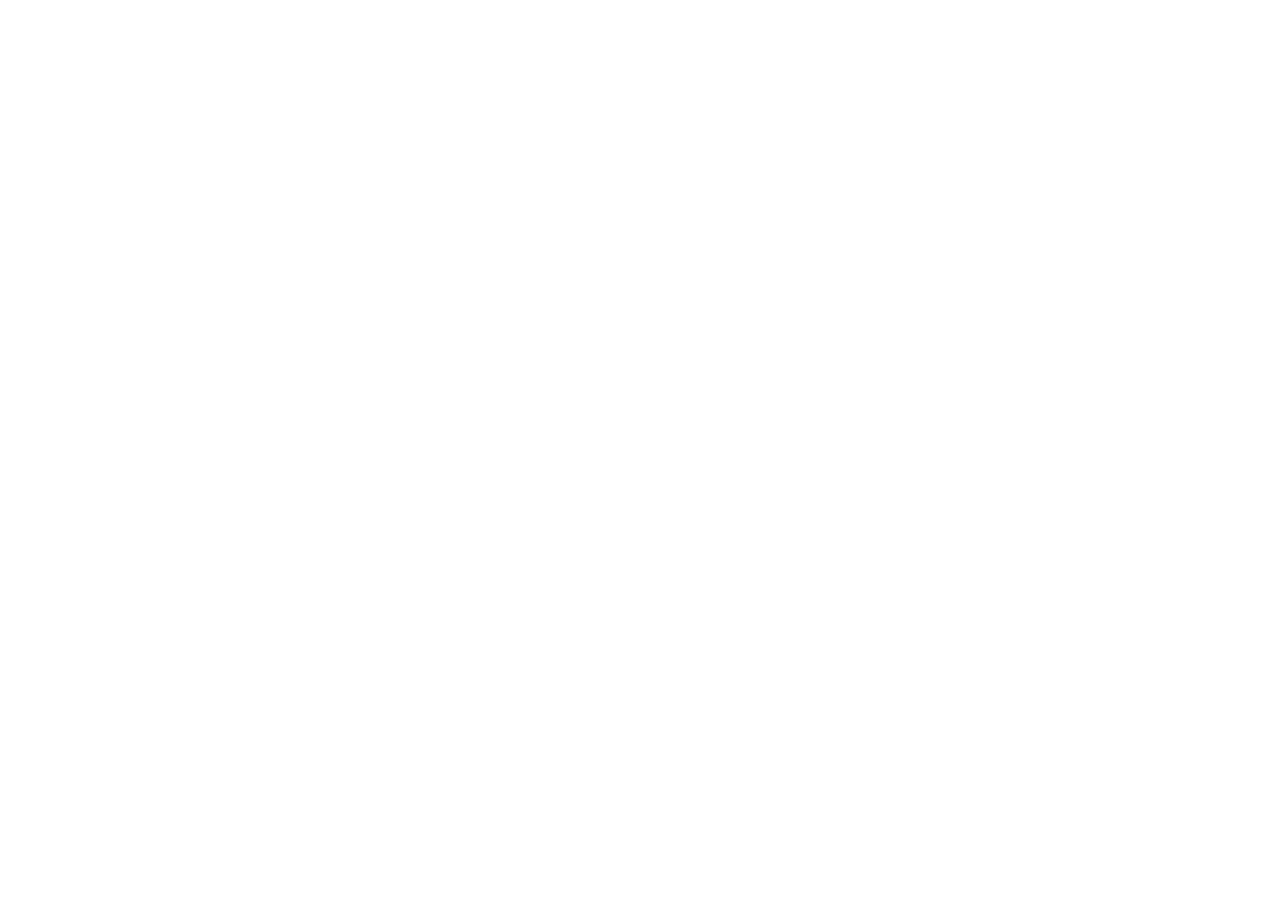
==== about.html @ ce5e9867 "Initial commit" ====
<!DOCTYPE html>
<html lang="en">
<head>
    <meta charset="UTF-8">
    <meta http-equiv="X-UA-Compatible" content="IE=edge">
    <meta name="viewport" content="width=device-width, initial-scale=1.0">
    <title>Document</title>
</head>
<body>
    
</body>
</html>
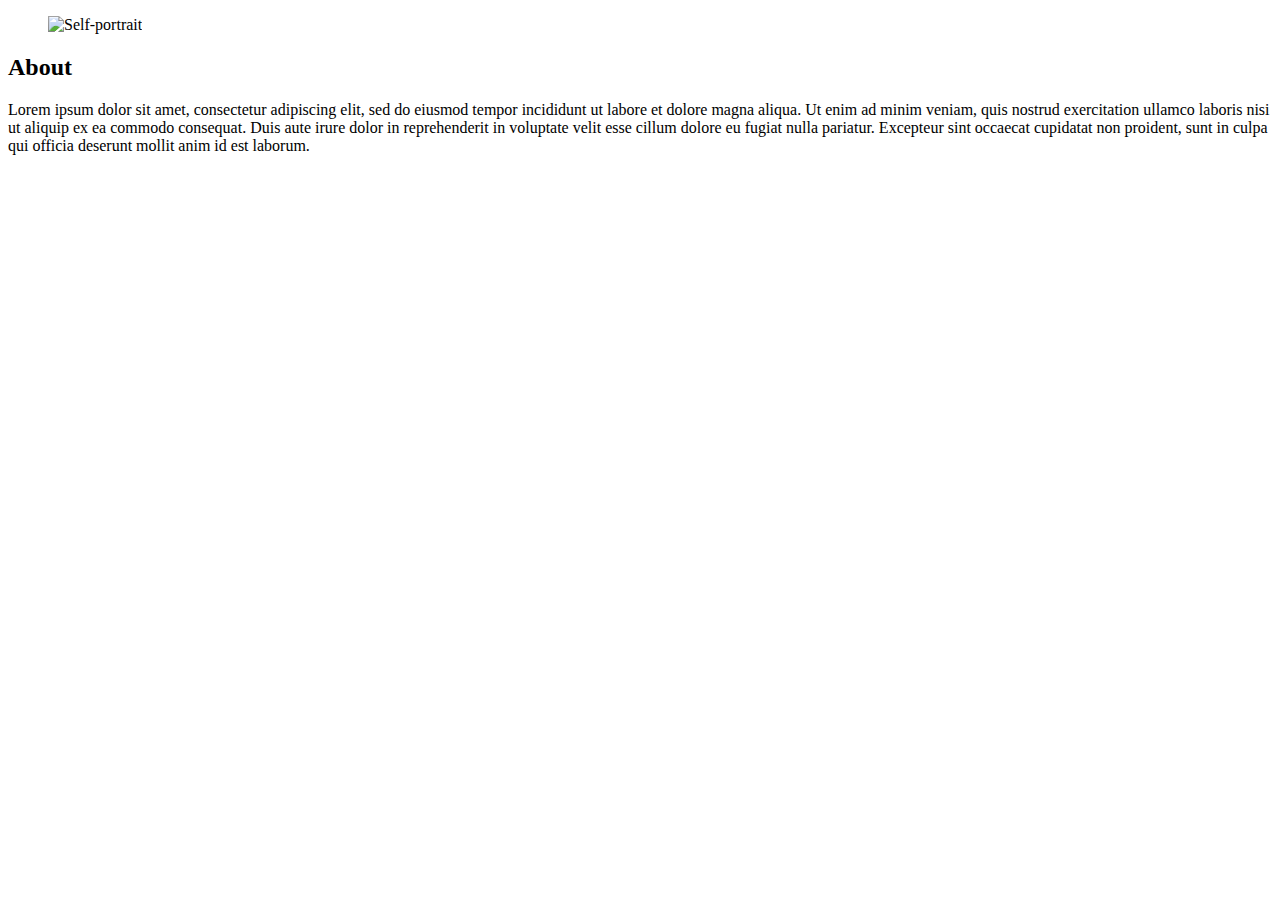
==== commit 288be518: ":construction: Added content" ====
--- a/about.html
+++ b/about.html
@@ -7,6 +7,20 @@
     <title>Document</title>
 </head>
 <body>
-    
+    <header>
+    </header>
+    <main>
+        <figure>
+            <img
+            src="http://placehold.it/378x296"
+            alt="Self-portrait"
+            height="378"
+            width="296">
+        </figure>
+        <h2>About</h2>
+        <p>Lorem ipsum dolor sit amet, consectetur adipiscing elit, sed do eiusmod tempor incididunt ut labore et dolore magna aliqua. Ut enim ad minim veniam, quis nostrud exercitation ullamco laboris nisi ut aliquip ex ea commodo consequat. Duis aute irure dolor in reprehenderit in voluptate velit esse cillum dolore eu fugiat nulla pariatur. Excepteur sint occaecat cupidatat non proident, sunt in culpa qui officia deserunt mollit anim id est laborum.</p>
+    </main>
+    <footer>
+    </footer>
 </body>
 </html>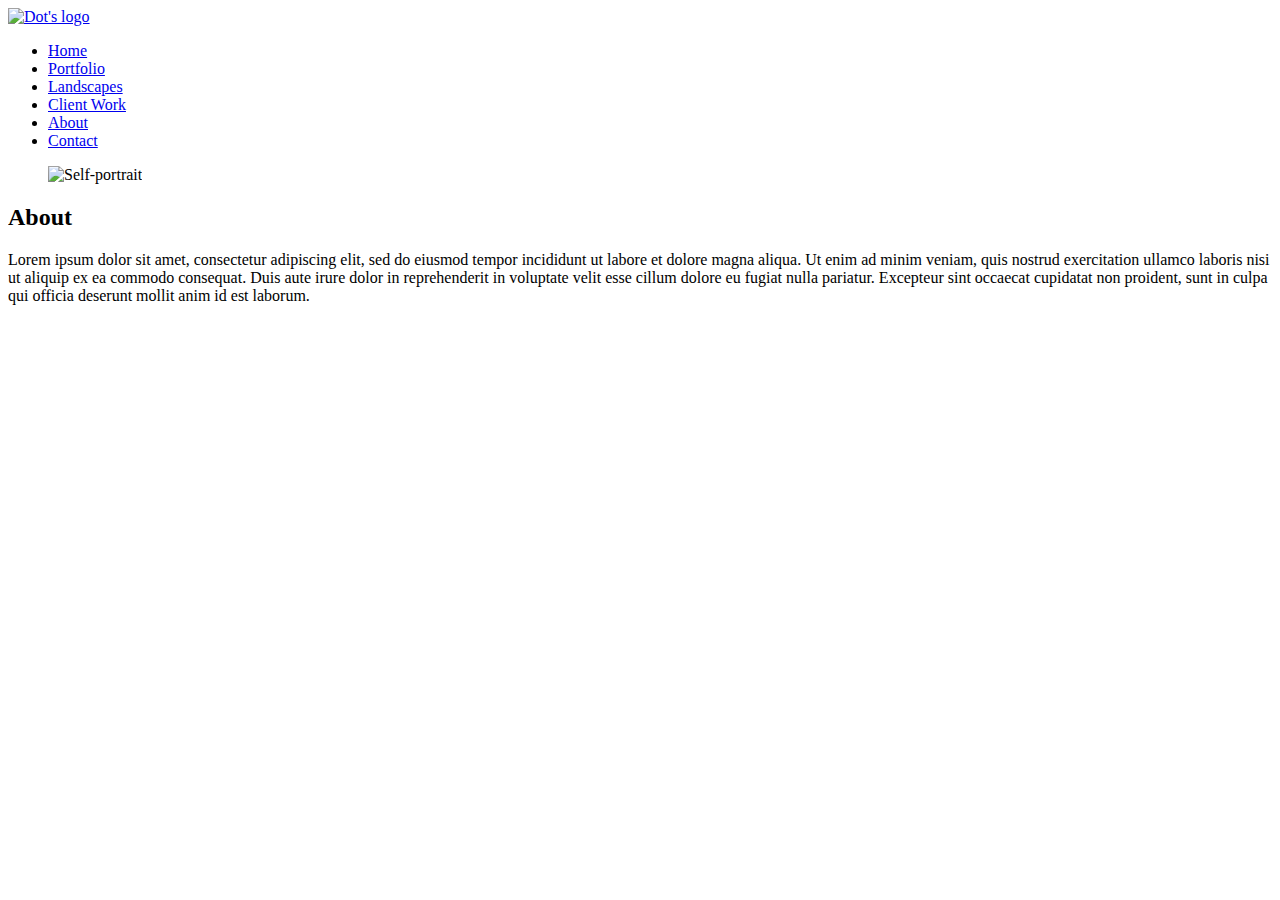
==== commit 1adfabd6: ":construction: Add images" ====
--- a/about.html
+++ b/about.html
@@ -8,7 +8,24 @@
 </head>
 <body>
     <header>
-    </header>
+        <div>
+          <a href="homepage.html"><img
+            src="images/dot_logo_resize.jpg"
+            alt="Dot's logo"
+            height="200"
+            width="152"></a>
+        </div>
+        <nav>
+            <ul>
+                <li><a href="homepage.html">Home</a></li>
+                <li><a href="portraits.html">Portfolio</a></li>
+                <li><a href="landscapes.html">Landscapes</a></li>
+                <li><a href="client_work.html">Client Work</a></li>
+                <li><a href="about.html">About</a></li>
+                <li><a href="contact.html">Contact</a></li>
+            </ul>
+        </nav>
+    </header> 
     <main>
         <figure>
             <img
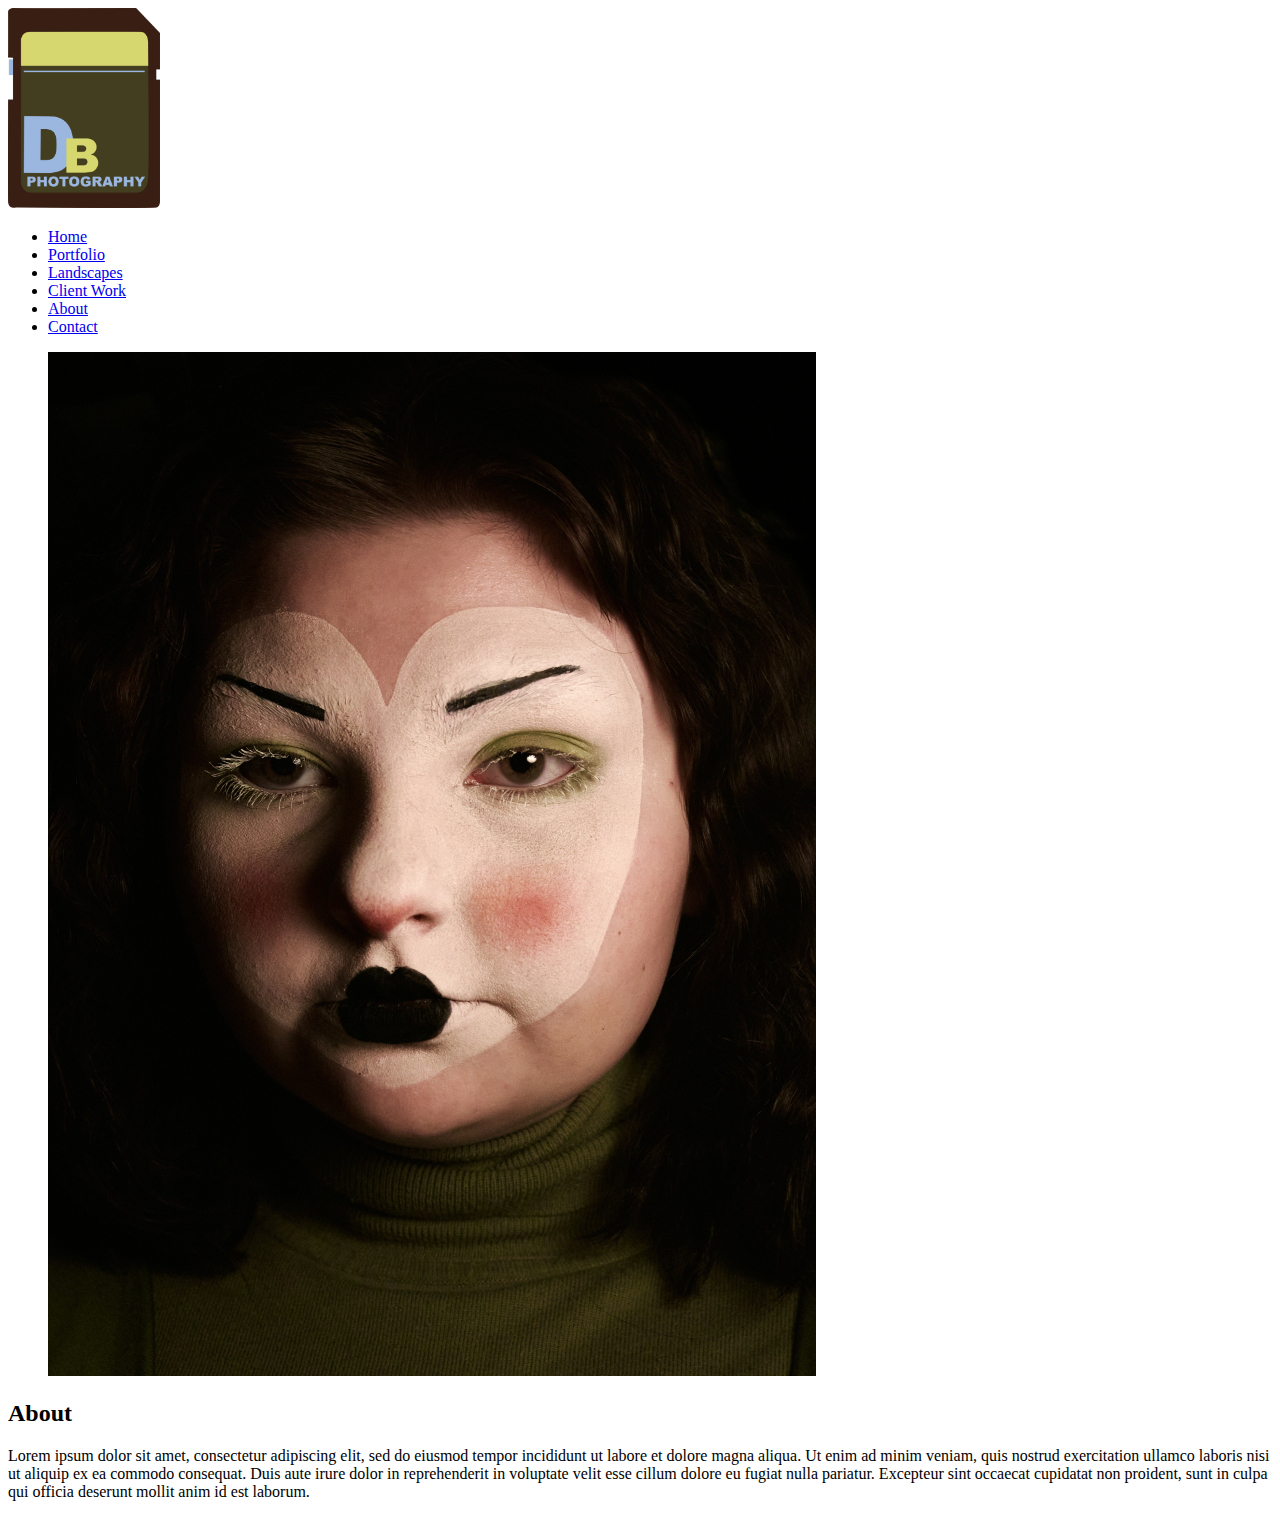
==== commit ea121342: ":art: added images" ====
--- a/about.html
+++ b/about.html
@@ -10,7 +10,7 @@
     <header>
         <div>
           <a href="homepage.html"><img
-            src="images/dot_logo_resize.jpg"
+            src="images/icons/dot_logo_resize.jpg"
             alt="Dot's logo"
             height="200"
             width="152"></a>
@@ -29,10 +29,9 @@
     <main>
         <figure>
             <img
-            src="http://placehold.it/378x296"
+            src="images/portraits/self portraits/selfportrait3.jpg"
             alt="Self-portrait"
-            height="378"
-            width="296">
+            >
         </figure>
         <h2>About</h2>
         <p>Lorem ipsum dolor sit amet, consectetur adipiscing elit, sed do eiusmod tempor incididunt ut labore et dolore magna aliqua. Ut enim ad minim veniam, quis nostrud exercitation ullamco laboris nisi ut aliquip ex ea commodo consequat. Duis aute irure dolor in reprehenderit in voluptate velit esse cillum dolore eu fugiat nulla pariatur. Excepteur sint occaecat cupidatat non proident, sunt in culpa qui officia deserunt mollit anim id est laborum.</p>
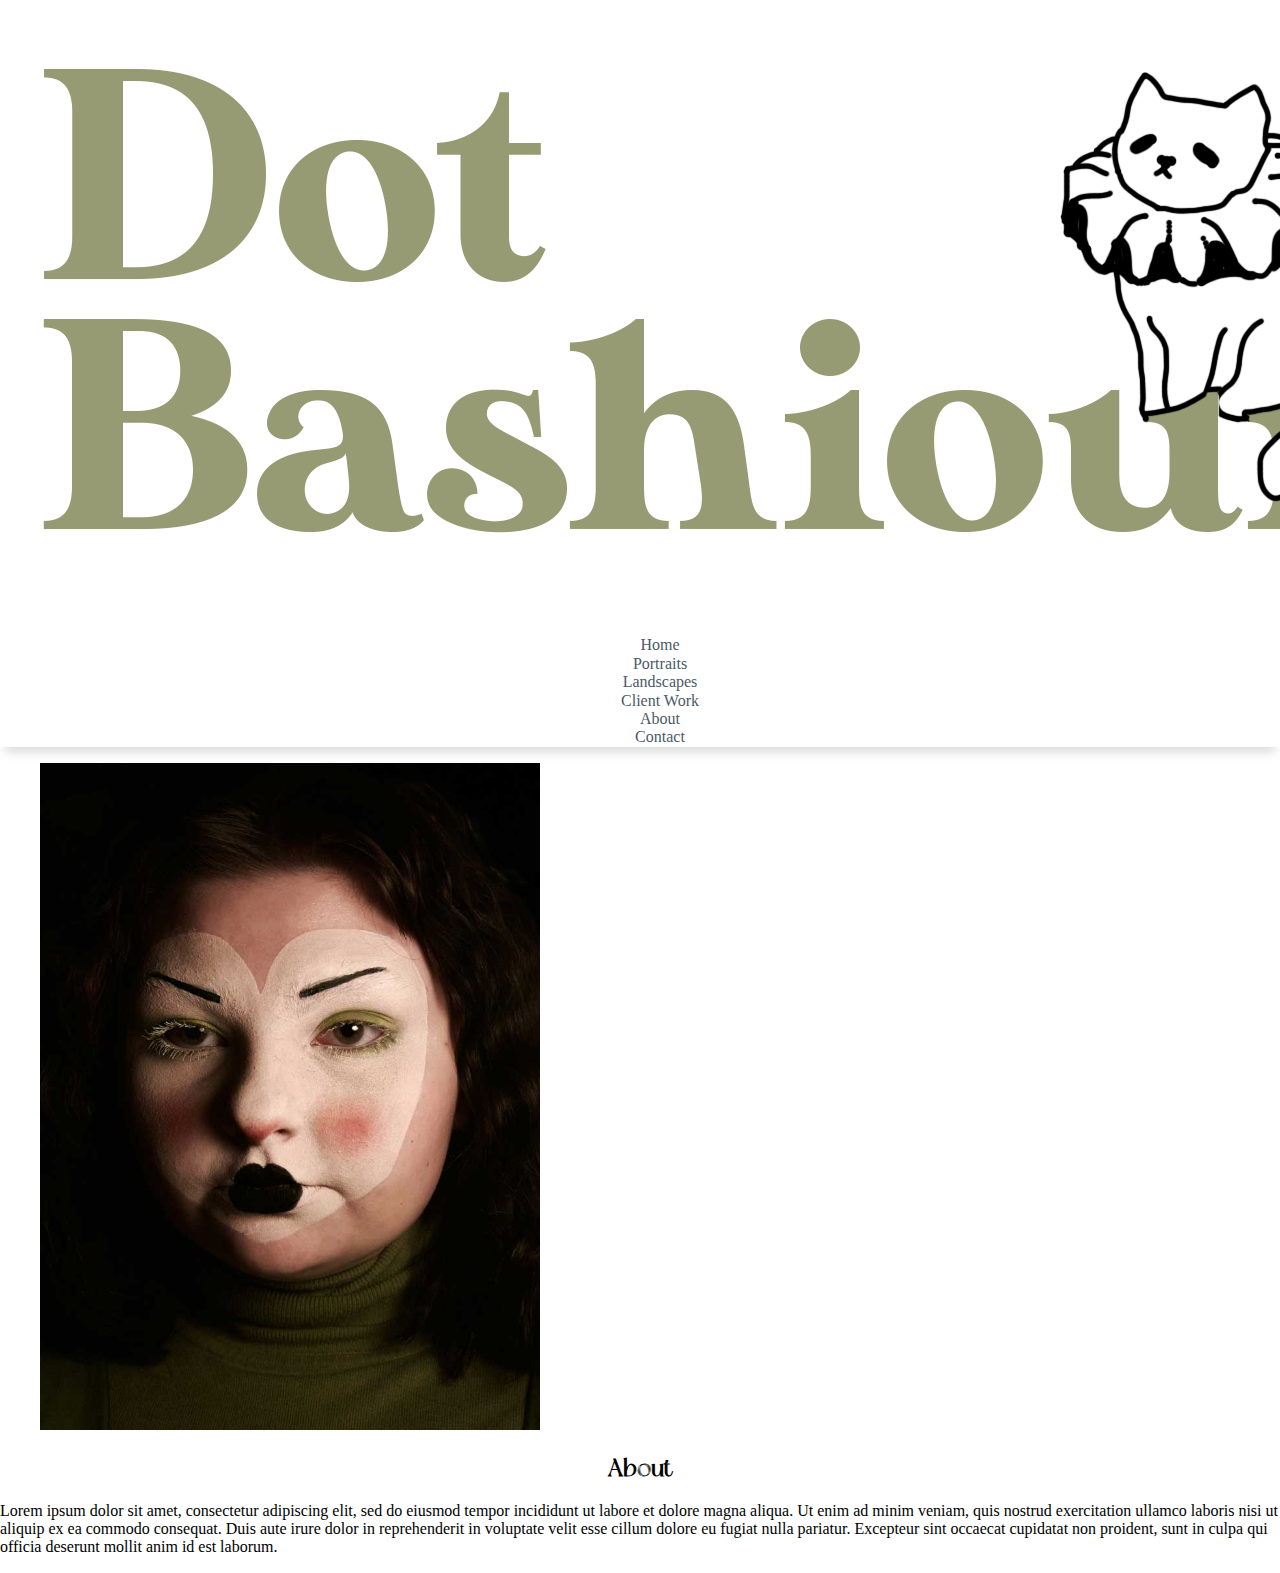
==== commit 0041f1dc: ":art: Changed master.css" ====
--- a/about.html
+++ b/about.html
@@ -1,37 +1,42 @@
 <!DOCTYPE html>
 <html lang="en">
-<head>
-    <meta charset="UTF-8">
-    <meta http-equiv="X-UA-Compatible" content="IE=edge">
-    <meta name="viewport" content="width=device-width, initial-scale=1.0">
-    <title>Document</title>
-</head>
-<body>
-    <header>
-        <div>
-          <a href="homepage.html"><img
-            src="images/icons/dot_logo_resize.jpg"
-            alt="Dot's logo"
-            height="200"
-            width="152"></a>
-        </div>
-        <nav>
-            <ul>
-                <li><a href="homepage.html">Home</a></li>
-                <li><a href="portraits.html">Portfolio</a></li>
-                <li><a href="landscapes.html">Landscapes</a></li>
-                <li><a href="client_work.html">Client Work</a></li>
-                <li><a href="about.html">About</a></li>
-                <li><a href="contact.html">Contact</a></li>
-            </ul>
-        </nav>
-    </header> 
+    <head>
+        <meta charset="UTF-8">
+        <meta http-equiv="X-UA-Compatible" content="IE=edge">
+        <meta name="viewport" content="width=device-width, initial-scale=1.0">
+        <title>Document</title>
+        <link 
+          rel="stylesheet"
+          href="css/normalize.css">
+        <link
+          rel="stylesheet"
+          href="css/master.css">
+    </head>
+    <body>
+        <header>
+            <div>
+              <a href="homepage.html"><img
+                src="images/icons/dotlogo.png"
+                alt="Dot Bashioum"></a>
+            </div>
+            <nav>
+                <ul>
+                    <li><a href="homepage.html">Home</a></li>
+                    <li><a href="portraits.html">Portraits</a></li>
+                    <li><a href="landscapes.html">Landscapes</a></li>
+                    <li><a href="client_work.html">Client Work</a></li>
+                    <li><a href="about.html">About</a></li>
+                    <li><a href="contact.html">Contact</a></li>
+                </ul>
+            </nav>
+        </header>
     <main>
         <figure>
             <img
             src="images/portraits/self portraits/selfportrait3.jpg"
             alt="Self-portrait"
-            >
+            height="667"
+            width="500">
         </figure>
         <h2>About</h2>
         <p>Lorem ipsum dolor sit amet, consectetur adipiscing elit, sed do eiusmod tempor incididunt ut labore et dolore magna aliqua. Ut enim ad minim veniam, quis nostrud exercitation ullamco laboris nisi ut aliquip ex ea commodo consequat. Duis aute irure dolor in reprehenderit in voluptate velit esse cillum dolore eu fugiat nulla pariatur. Excepteur sint occaecat cupidatat non proident, sunt in culpa qui officia deserunt mollit anim id est laborum.</p>
--- a/css/master.css
+++ b/css/master.css
@@ -0,0 +1,63 @@
+@font-face {
+    font-family: 'MADE Sunflower';
+    src: url("fonts/MADESunflower.woff2") format('woff2'),
+        url("fonts/MADESunflower.woff") format('woff');
+    font-weight: normal;
+    font-style: normal;
+    font-display: swap;
+}
+
+@font-face {
+    font-family: 'Louis George Cafe\'';
+    src: url("fonts/LouisGeorgeCafe.woff2") format('woff2'),
+        url("fonts/LouisGeorgeCafe.woff") format('woff');
+    font-weight: normal;
+    font-style: normal;
+    font-display: swap;
+}
+
+@font-face {
+    font-family: 'NewYork';
+    src: url(fonts/NewYork.woff2) format('woff2'),
+        url(fonts/NewYork.woff2) format('woff');
+    font-weight: normal;
+    font-style: normal;
+    font-display: swap;
+}
+}
+
+body {background-color: #fdfdfd;
+font-family: 'Louis George Cafe';
+text-align: center;
+line-height: 1.5;}
+
+
+
+h1 {font-family: 'Made Sunflower';
+    color: #969b74;
+    font-size: 300%;
+    text-align: center;}
+
+h2 {font-family:'NewYork';
+    text-align: center;}
+
+ul {list-style-type: none;
+    color: #4b5a67;
+    text-align: center;}
+
+p.footer {text-align: center;}
+
+a {color: #4b5a67;
+   text-decoration: none;}
+
+a:hover {color: #969b74;
+         text-decoration: underline;} 
+         
+table.links {margin-left: auto;
+             margin-right: auto;
+             border-spacing: 35px 40px;}
+
+header {box-shadow: 0 10px 10px -5px #dbdada;}
+
+footer {box-shadow: -5px -10px 20px #dbdada;}
+
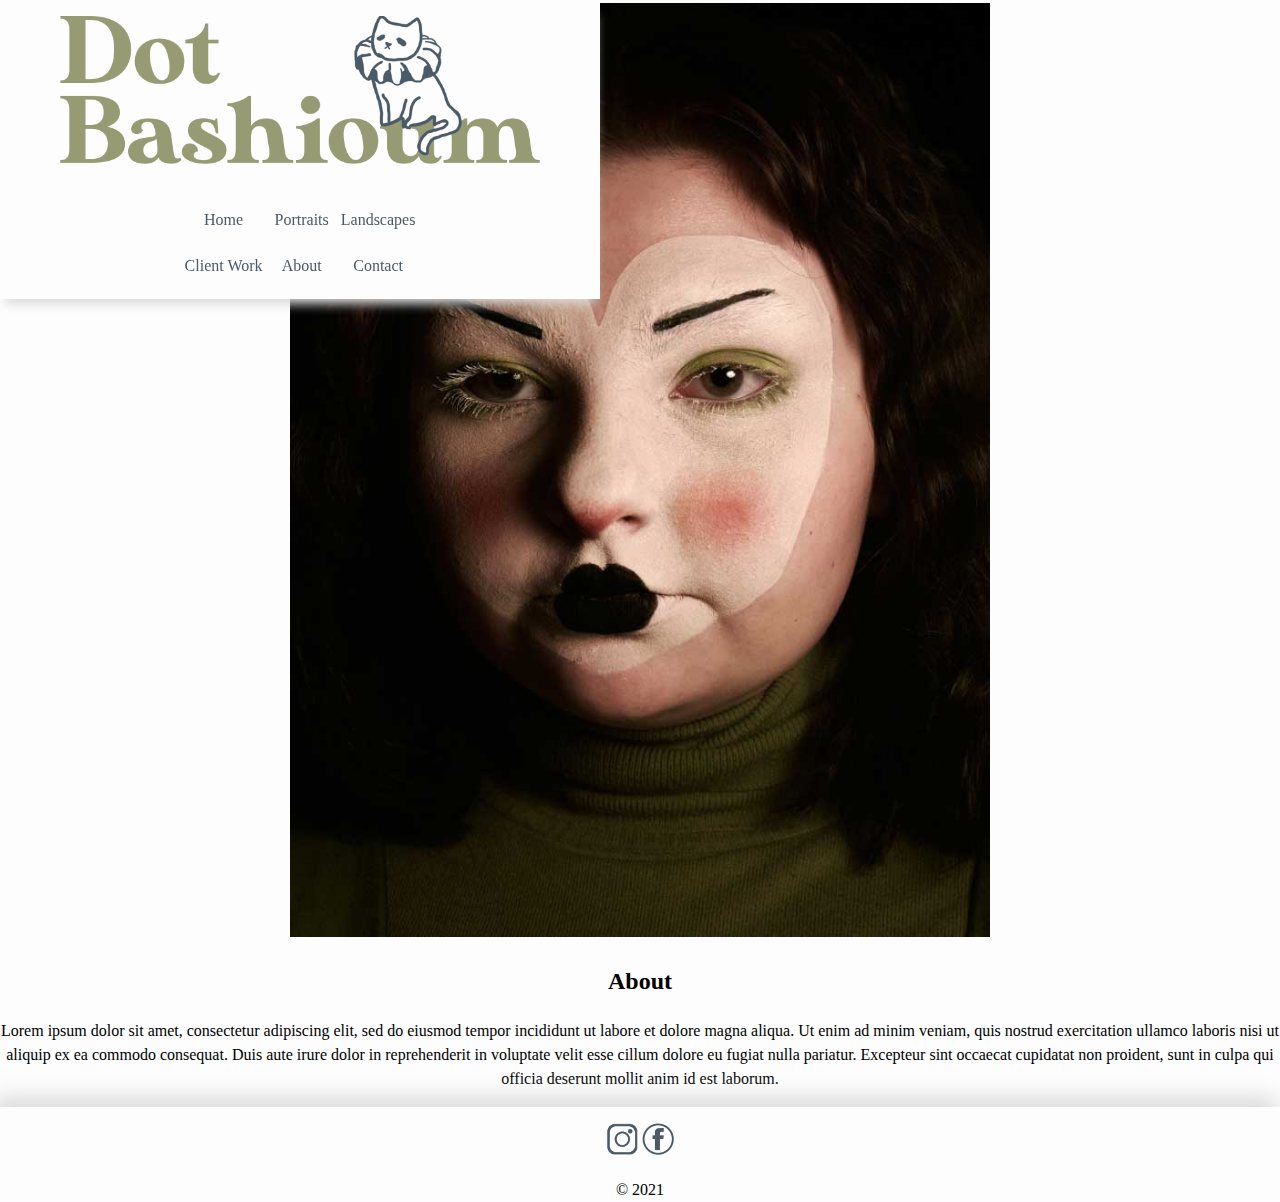
==== commit f376de09: ":construction: Edit HTML" ====
--- a/about.html
+++ b/about.html
@@ -14,34 +14,58 @@
     </head>
     <body>
         <header>
-            <div>
-              <a href="homepage.html"><img
-                src="images/icons/dotlogo.png"
-                alt="Dot Bashioum"></a>
-            </div>
+            <div class="logo">
+                <a
+                   href="homepage.html">
+                   <img class="logo"
+                  src="images/icons/dotlogo.png"
+                  alt="Dot Bashioum"></a>
+              </div>
             <nav>
-                <ul>
-                    <li><a href="homepage.html">Home</a></li>
-                    <li><a href="portraits.html">Portraits</a></li>
-                    <li><a href="landscapes.html">Landscapes</a></li>
-                    <li><a href="client_work.html">Client Work</a></li>
-                    <li><a href="about.html">About</a></li>
-                    <li><a href="contact.html">Contact</a></li>
-                </ul>
+                <table class="links">
+                    <tbody>
+                        <tr>
+                            <td><a href="homepage.html">Home</a></td>
+                            <td><a href="portraits.html">Portraits</a></td>
+                            <td><a href="landscapes.html">Landscapes</a></td>
+                        </tr>
+                        <tr>
+                            <td><a href="client_work.html">Client Work</a></td>
+                            <td><a href="about.html">About</a></td>
+                            <td><a href="contact.html">Contact</a></td>
+                        </tr>
+                    </tbody>
+                </table>
             </nav>
         </header>
     <main>
         <figure>
-            <img
+            <img class="photo"
             src="images/portraits/self portraits/selfportrait3.jpg"
-            alt="Self-portrait"
-            height="667"
-            width="500">
+            alt="Self-portrait">
         </figure>
         <h2>About</h2>
         <p>Lorem ipsum dolor sit amet, consectetur adipiscing elit, sed do eiusmod tempor incididunt ut labore et dolore magna aliqua. Ut enim ad minim veniam, quis nostrud exercitation ullamco laboris nisi ut aliquip ex ea commodo consequat. Duis aute irure dolor in reprehenderit in voluptate velit esse cillum dolore eu fugiat nulla pariatur. Excepteur sint occaecat cupidatat non proident, sunt in culpa qui officia deserunt mollit anim id est laborum.</p>
     </main>
     <footer>
+        <nav>
+            
+            <p class="footer">
+                <a href="https://www.instagram.com/dotbashioumphoto/"><img
+                    src="images/icons/instagramlogo.png"
+                    alt="instagram link"
+                    height="32"
+                    width="32"></a>
+                   
+                <a href="https://www.facebook.com/Dot-Bashioum-Photography-104216335381877">
+                    <img 
+                    src="images/icons/facebook.png"
+                    alt="facebook link"
+                    height="32"
+                    width="32"></a>
+            </p>
+            <p class="copy"> &copy; 2021</p>
+        </nav>
     </footer>
 </body>
 </html>--- a/css/master.css
+++ b/css/master.css
@@ -1,3 +1,5 @@
+* {box-sizing: border-box;}
+
 @font-face {
     font-family: 'MADE Sunflower';
     src: url("fonts/MADESunflower.woff2") format('woff2'),
@@ -7,24 +9,7 @@
     font-display: swap;
 }
 
-@font-face {
-    font-family: 'Louis George Cafe\'';
-    src: url("fonts/LouisGeorgeCafe.woff2") format('woff2'),
-        url("fonts/LouisGeorgeCafe.woff") format('woff');
-    font-weight: normal;
-    font-style: normal;
-    font-display: swap;
-}
 
-@font-face {
-    font-family: 'NewYork';
-    src: url(fonts/NewYork.woff2) format('woff2'),
-        url(fonts/NewYork.woff2) format('woff');
-    font-weight: normal;
-    font-style: normal;
-    font-display: swap;
-}
-}
 
 body {background-color: #fdfdfd;
 font-family: 'Louis George Cafe';
@@ -45,7 +30,8 @@
     color: #4b5a67;
     text-align: center;}
 
-p.footer {text-align: center;}
+p.footer {text-align: center;
+          padding-top: 0;}
 
 a {color: #4b5a67;
    text-decoration: none;}
@@ -55,9 +41,38 @@
          
 table.links {margin-left: auto;
              margin-right: auto;
-             border-spacing: 35px 40px;}
+             border-spacing: 10px 20px;
+            padding-top: 0;
+            margin-top: 0%;}
 
 header {box-shadow: 0 10px 10px -5px #dbdada;}
 
-footer {box-shadow: -5px -10px 20px #dbdada;}
+footer {box-shadow: -5px -10px 20px #dbdada;
+        position: absolute;
+        width: 100%;}
 
+p.copy {padding: 0;
+        margin: 0;}
+
+figure {margin: auto;
+        padding-top: 0.2rem;}
+
+figure.top {padding-top: 1.2rem;}
+figure.bottom {padding-bottom: 1rem;}
+
+img.logo {width: 80%;
+          height: auto;
+            max-width: 600px;
+          padding-bottom: 1rem;
+        margin-top: 0;}
+
+.logo {margin-top: 1rem;}
+
+img.photo{width: 90%;
+          height: auto;
+          max-width: 700px;}
+nav.header {padding-top: 8rem;}
+header {position: fixed;
+        top: 0;
+        left: 0;
+        background-color: #fdfdfd;}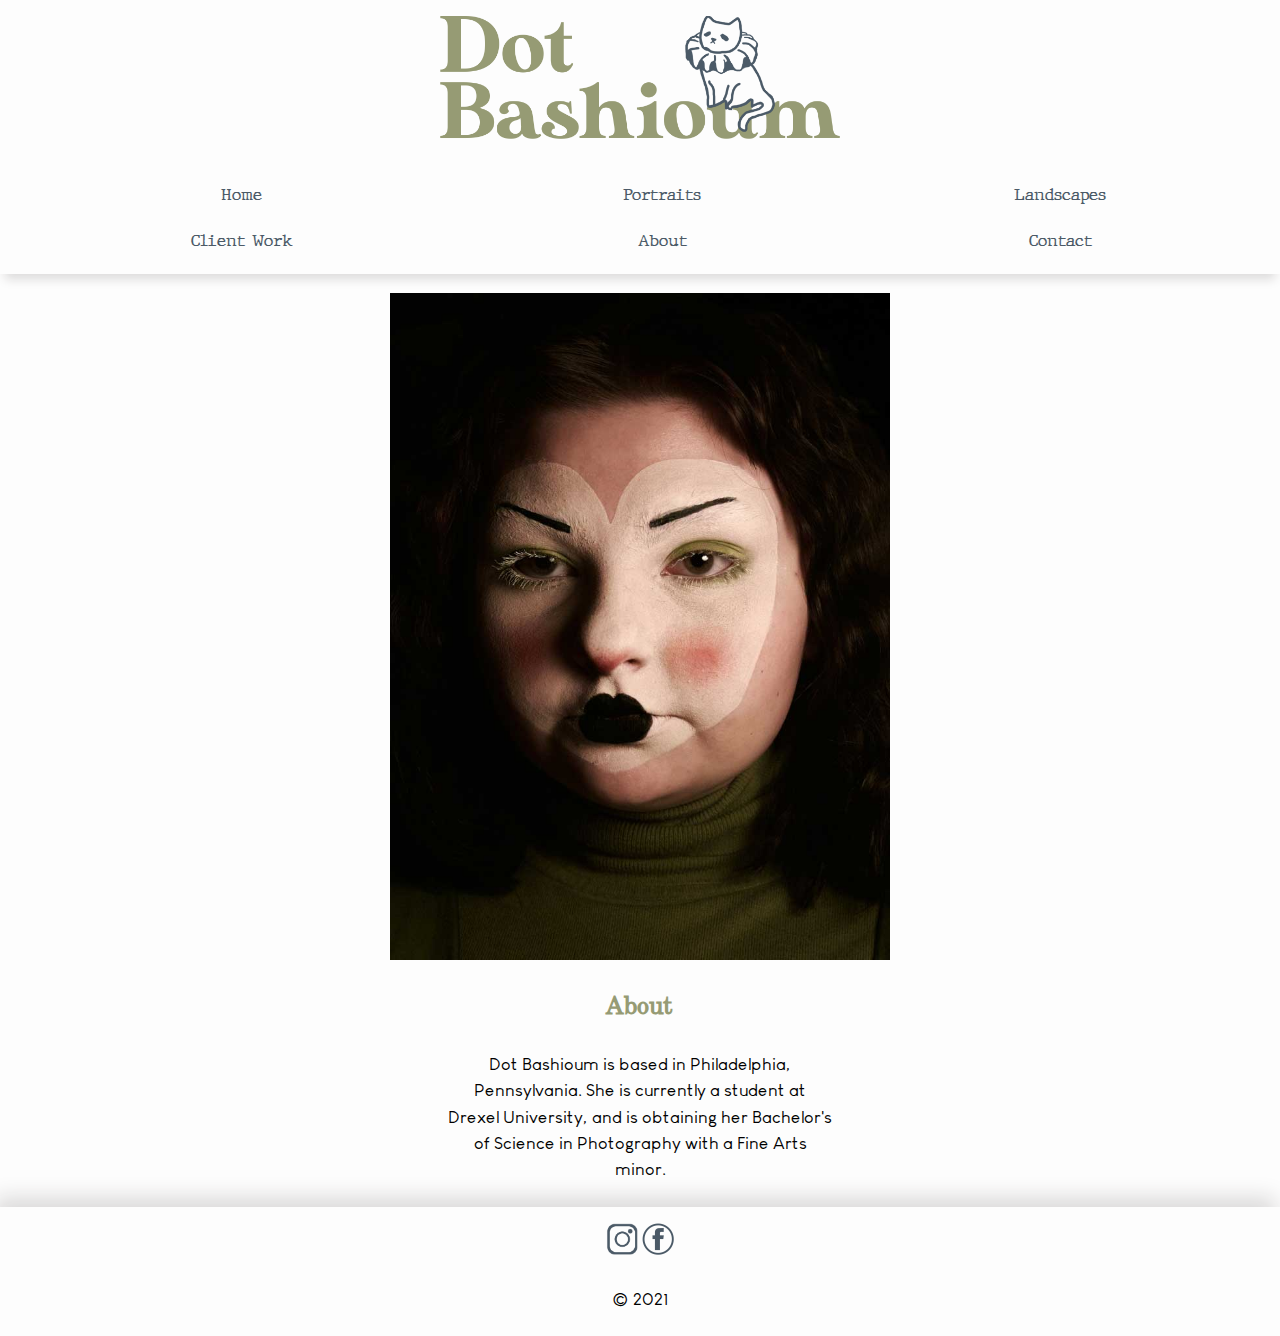
==== commit 56bdcc32: ":construction: Cleaned up code" ====
--- a/about.html
+++ b/about.html
@@ -4,7 +4,7 @@
         <meta charset="UTF-8">
         <meta http-equiv="X-UA-Compatible" content="IE=edge">
         <meta name="viewport" content="width=device-width, initial-scale=1.0">
-        <title>Document</title>
+        <title> About - Dot Bashioum</title>
         <link 
           rel="stylesheet"
           href="css/normalize.css">
@@ -16,16 +16,23 @@
         <header>
             <div class="logo">
                 <a
-                   href="homepage.html">
+                   href="index.html">
                    <img class="logo"
                   src="images/icons/dotlogo.png"
                   alt="Dot Bashioum"></a>
               </div>
-            <nav>
+              <div class="hidden">
+                <a
+                   href="index.html">
+                   <img class="logo"
+                  src="images/icons/dotlogo.png"
+                  alt="Dot Bashioum"></a>
+              </div>
+              <nav class="header">
                 <table class="links">
                     <tbody>
                         <tr>
-                            <td><a href="homepage.html">Home</a></td>
+                            <td><a href="index.html">Home</a></td>
                             <td><a href="portraits.html">Portraits</a></td>
                             <td><a href="landscapes.html">Landscapes</a></td>
                         </tr>
@@ -37,15 +44,15 @@
                     </tbody>
                 </table>
             </nav>
-        </header>
+           </header>
     <main>
-        <figure>
-            <img class="photo"
+        <figure class="top">
+            <img class="photo about"
             src="images/portraits/self portraits/selfportrait3.jpg"
             alt="Self-portrait">
         </figure>
         <h2>About</h2>
-        <p>Lorem ipsum dolor sit amet, consectetur adipiscing elit, sed do eiusmod tempor incididunt ut labore et dolore magna aliqua. Ut enim ad minim veniam, quis nostrud exercitation ullamco laboris nisi ut aliquip ex ea commodo consequat. Duis aute irure dolor in reprehenderit in voluptate velit esse cillum dolore eu fugiat nulla pariatur. Excepteur sint occaecat cupidatat non proident, sunt in culpa qui officia deserunt mollit anim id est laborum.</p>
+        <p> Dot Bashioum is based in Philadelphia, Pennsylvania. She is currently a student at Drexel University, and is obtaining her Bachelor's of Science in Photography with a Fine Arts minor.  </p>
     </main>
     <footer>
         <nav>
--- a/css/master.css
+++ b/css/master.css
@@ -1,15 +1,33 @@
 * {box-sizing: border-box;}
 
+/* fonts */
+
 @font-face {
-    font-family: 'MADE Sunflower';
-    src: url("fonts/MADESunflower.woff2") format('woff2'),
-        url("fonts/MADESunflower.woff") format('woff');
+    font-family: 'Louis George Cafe';
+    src: url("fonts/LouisGeorgeCafe.woff2") format('woff2'),
+        url("fonts/LouisGeorgeCafe.woff") format('woff');
     font-weight: normal;
     font-style: normal;
     font-display: swap;
 }
 
+@font-face {
+    font-family: 'TeXGyreSchola';
+    src: url('fonts/TeXGyreSchola-Regular.woff2') format('woff2'),
+        url('fonts/TeXGyreSchola-Regular.woff') format('woff');
+    font-weight: normal;
+    font-style: normal;
+    font-display: swap;
+}
 
+@font-face {
+    font-family: 'JMH Typewriter';
+    src: url(fonts/JMHTypewriter-Regular.woff2) format('woff2'),
+        url(fonts/JMHTypewriter-Regular.woff) format('woff');
+    font-weight: normal;
+    font-style: normal;
+    font-display: swap;
+}
 
 body {background-color: #fdfdfd;
 font-family: 'Louis George Cafe';
@@ -17,62 +35,98 @@
 line-height: 1.5;}
 
 
+/* CSS for header/logo/nav  */
 
-h1 {font-family: 'Made Sunflower';
-    color: #969b74;
-    font-size: 300%;
-    text-align: center;}
+header {box-shadow: 0 10px 10px -5px #dbdada;}
 
-h2 {font-family:'NewYork';
-    text-align: center;}
+div.logo {position: fixed;
+          background-color: #fdfdfd;
+          margin: auto;
+          margin-top: 0;
+          width:100%;}
+    
+div.hidden {position: static;
+             background-color: #fdfdfd;
+             margin: auto;
+             margin-top: 0;
+             width:100%;}
 
-ul {list-style-type: none;
-    color: #4b5a67;
-    text-align: center;}
+table.links {margin-left: auto;
+             margin-right: auto;
+             border-spacing: 10px 20px;
+             margin-top: 0%;
+             width: 100%;
+             font-family:'JMH Typewriter';
+             text-align: center;}
+            
+.logo {margin-top: 1rem;}
 
-p.footer {text-align: center;
-          padding-top: 0;}
+/* images / figures */
+
+figure {margin: auto;
+    padding-top: 0.2rem;}
+
+figure.top {padding-top: 1.2rem;}
+figure.bottom {padding-bottom: 1rem;}
+
+img.logo {width: 80%;
+      height: auto;
+        max-width: 400px;
+      padding: 1rem 0;
+    margin-top: 0;}
+
+
+
+img.photo{width: 90%;
+      height: auto;
+      max-width: 600px;}
+
+img.about {max-width: 500px;}
+
+
+/* text */
 
 a {color: #4b5a67;
    text-decoration: none;}
 
 a:hover {color: #969b74;
-         text-decoration: underline;} 
-         
-table.links {margin-left: auto;
-             margin-right: auto;
-             border-spacing: 10px 20px;
-            padding-top: 0;
-            margin-top: 0%;}
+          text-decoration: underline;} 
 
-header {box-shadow: 0 10px 10px -5px #dbdada;}
+h2 {font-family: 'TeXGyreSchola';
+            color: #969b74;
+            font-size: 1.5rem;
+            text-align: center;}
+
+a.contact {color: #969b74;}
+
+li.contact {text-align: center;
+font-size: 90%;}
+
+p {font-size: 1.1rem;
+margin: auto;
+margin-bottom: 1rem;
+max-width: 400px;
+padding: .5rem;}
+
+/* footer */
+
+ul {list-style-type: none;  
+    color: #4b5a67;
+    text-align: center;}
+
+p.footer {text-align: center;
+          padding-top: 1rem;}
+
 
 footer {box-shadow: -5px -10px 20px #dbdada;
         position: absolute;
         width: 100%;}
 
-p.copy {padding: 0;
-        margin: 0;}
+p.copy {text-align: center;
+        margin-top: 0;
+        padding-top: 0;}
 
-figure {margin: auto;
-        padding-top: 0.2rem;}
 
-figure.top {padding-top: 1.2rem;}
-figure.bottom {padding-bottom: 1rem;}
 
-img.logo {width: 80%;
-          height: auto;
-            max-width: 600px;
-          padding-bottom: 1rem;
-        margin-top: 0;}
 
-.logo {margin-top: 1rem;}
 
-img.photo{width: 90%;
-          height: auto;
-          max-width: 700px;}
-nav.header {padding-top: 8rem;}
-header {position: fixed;
-        top: 0;
-        left: 0;
-        background-color: #fdfdfd;}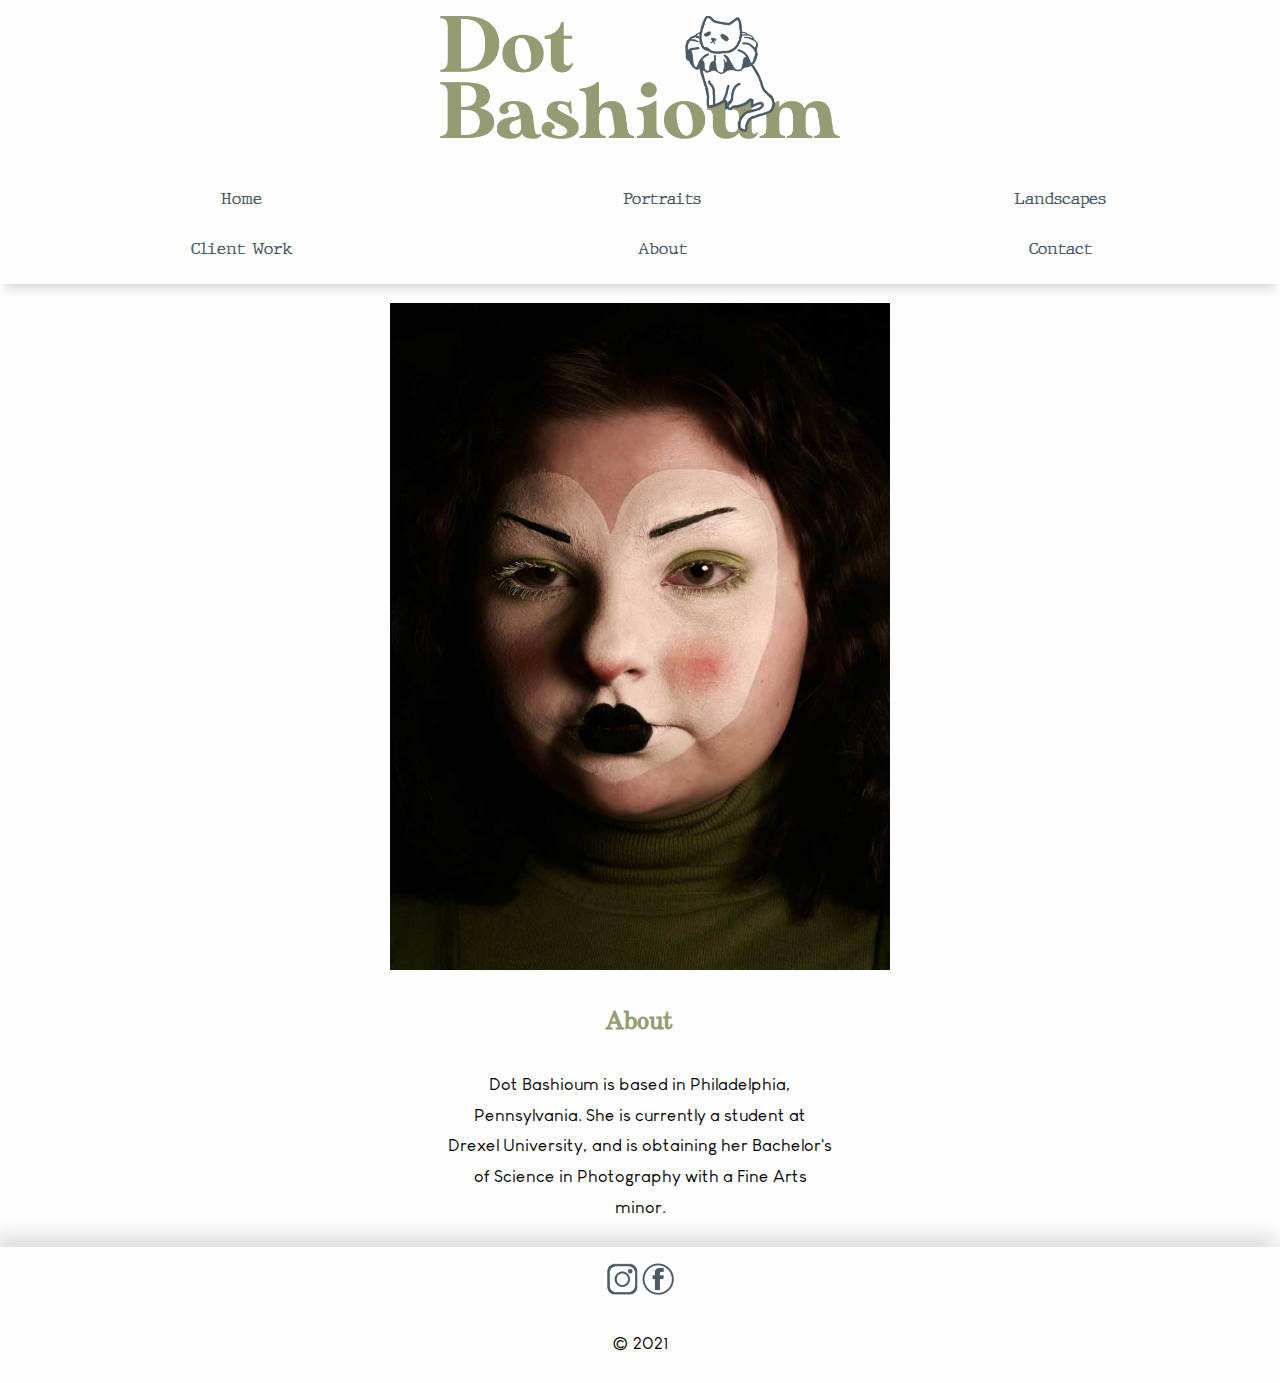
==== commit 1a1c0245: ":construction: Corrected code" ====
--- a/about.html
+++ b/about.html
@@ -25,7 +25,7 @@
                 <a
                    href="index.html">
                    <img class="logo"
-                  src="images/icons/dotlogo.png"
+                  src="images/icons/underlogo.png"
                   alt="Dot Bashioum"></a>
               </div>
               <nav class="header">
@@ -48,7 +48,7 @@
     <main>
         <figure class="top">
             <img class="photo about"
-            src="images/portraits/self portraits/selfportrait3.jpg"
+            src="images/portraits/self/selfportrait3.jpg"
             alt="Self-portrait">
         </figure>
         <h2>About</h2>
--- a/css/master.css
+++ b/css/master.css
@@ -4,8 +4,8 @@
 
 @font-face {
     font-family: 'Louis George Cafe';
-    src: url("fonts/LouisGeorgeCafe.woff2") format('woff2'),
-        url("fonts/LouisGeorgeCafe.woff") format('woff');
+    src: url('fonts/LouisGeorgeCafe.woff2') format('woff2'),
+        url('fonts/LouisGeorgeCafe.woff') format('woff');
     font-weight: normal;
     font-style: normal;
     font-display: swap;
@@ -22,8 +22,8 @@
 
 @font-face {
     font-family: 'JMH Typewriter';
-    src: url(fonts/JMHTypewriter-Regular.woff2) format('woff2'),
-        url(fonts/JMHTypewriter-Regular.woff) format('woff');
+    src: url('fonts/JMHTypewriter-Regular.woff2') format('woff2'),
+        url('fonts/JMHTypewriter-Regular.woff') format('woff');
     font-weight: normal;
     font-style: normal;
     font-display: swap;
@@ -32,7 +32,7 @@
 body {background-color: #fdfdfd;
 font-family: 'Louis George Cafe';
 text-align: center;
-line-height: 1.5;}
+line-height: 1.75;}
 
 
 /* CSS for header/logo/nav  */
@@ -100,7 +100,8 @@
 a.contact {color: #969b74;}
 
 li.contact {text-align: center;
-font-size: 90%;}
+font-size: 100%;
+margin-left: 0;}
 
 p {font-size: 1.1rem;
 margin: auto;
